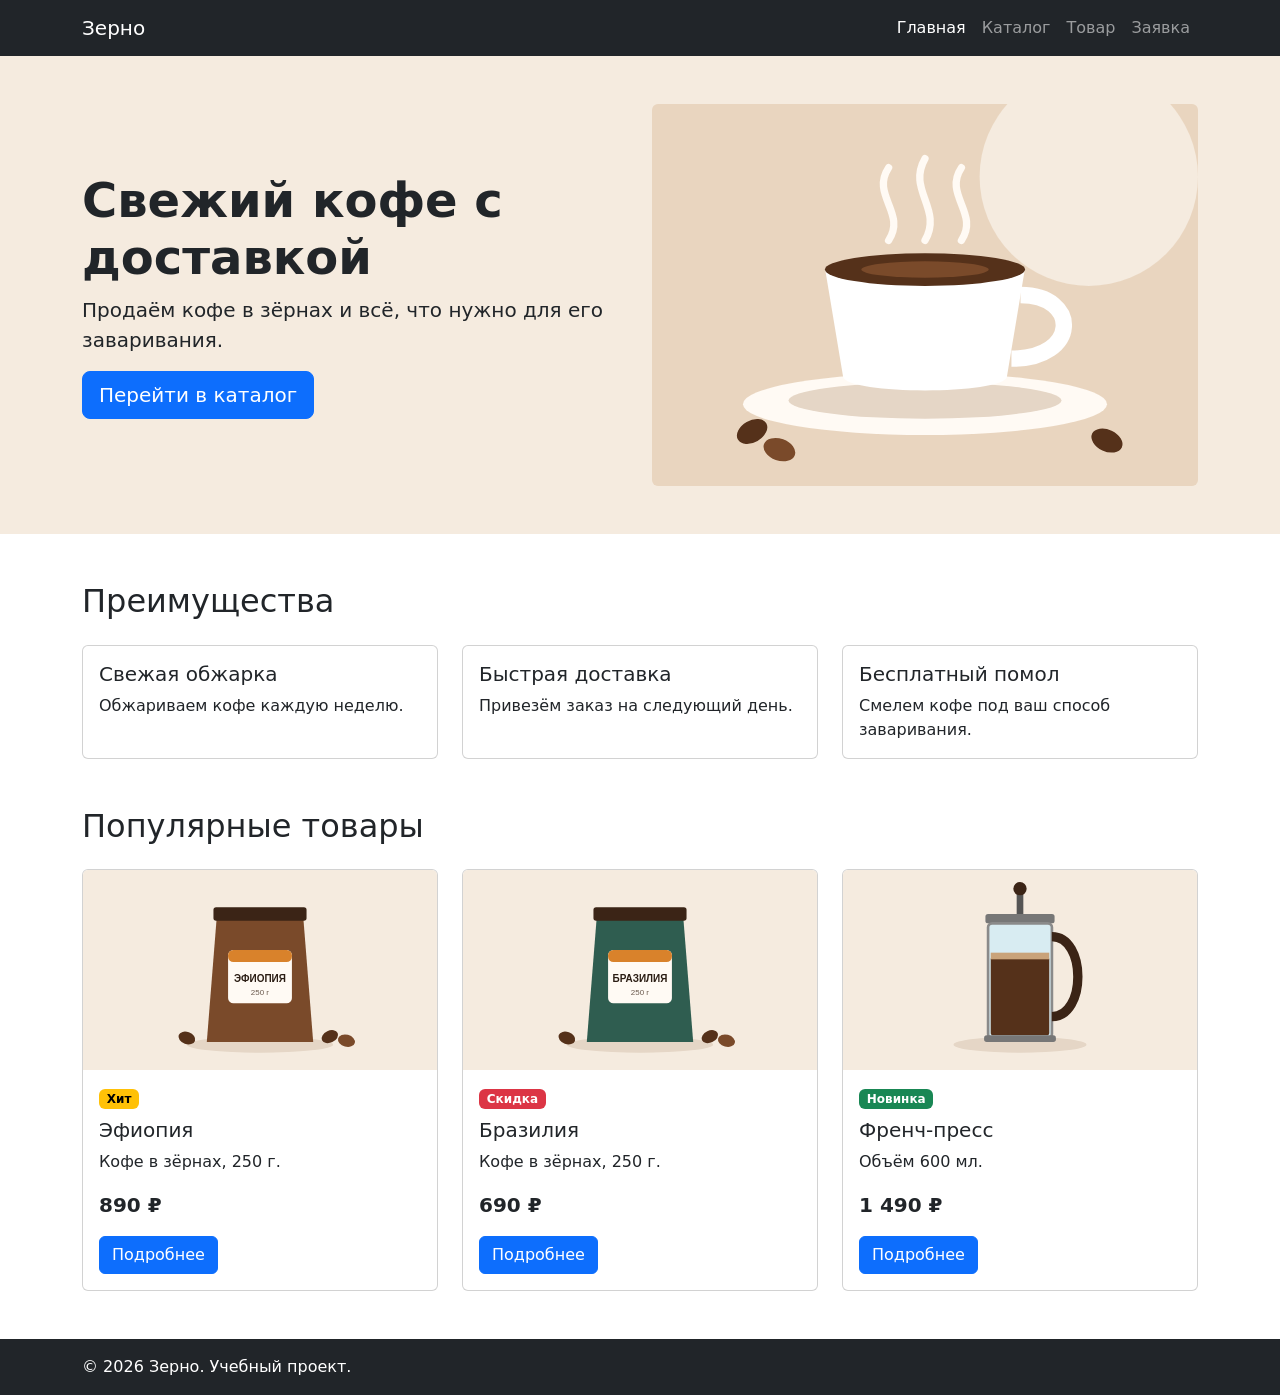
==== index.html @ 8b12209e "Добавлены страницы на Bootstrap" ====
<!DOCTYPE html>
<html lang="ru">
<head>
  <meta charset="UTF-8">
  <meta name="viewport" content="width=device-width, initial-scale=1.0">
  <meta name="description" content="Интернет-магазин кофе Зерно.">
  <title>Зерно — магазин кофе</title>
  <link href="https://cdn.jsdelivr.net/npm/bootstrap@5.3.8/dist/css/bootstrap.min.css" rel="stylesheet">
  <link rel="stylesheet" href="css/custom.css">
</head>
<body class="d-flex flex-column min-vh-100">
  <header>
    <nav class="navbar navbar-expand-lg bg-dark" data-bs-theme="dark">
      <div class="container">
        <a class="navbar-brand" href="index.html">Зерно</a>
        <button class="navbar-toggler" type="button" data-bs-toggle="collapse" data-bs-target="#menu">
          <span class="navbar-toggler-icon"></span>
        </button>
        <div class="collapse navbar-collapse" id="menu">
          <ul class="navbar-nav ms-auto">
            <li class="nav-item"><a class="nav-link active" href="index.html">Главная</a></li>
            <li class="nav-item"><a class="nav-link" href="catalog.html">Каталог</a></li>
            <li class="nav-item"><a class="nav-link" href="product.html">Товар</a></li>
            <li class="nav-item"><a class="nav-link" href="order.html">Заявка</a></li>
          </ul>
        </div>
      </div>
    </nav>
  </header>

  <main class="flex-grow-1">
    <section class="hero py-5">
      <div class="container">
        <div class="row align-items-center g-4">
          <div class="col-12 col-md-6">
            <h1 class="display-5 fw-bold">Свежий кофе с доставкой</h1>
            <p class="lead">Продаём кофе в зёрнах и всё, что нужно для его заваривания.</p>
            <a class="btn btn-primary btn-lg" href="catalog.html">Перейти в каталог</a>
          </div>
          <div class="col-12 col-md-6">
            <img class="img-fluid rounded" src="images/hero.svg" alt="Чашка кофе">
          </div>
        </div>
      </div>
    </section>

    <section class="container py-5">
      <h2 class="mb-4">Преимущества</h2>
      <div class="row g-4">
        <div class="col-12 col-md-4">
          <div class="card h-100">
            <div class="card-body">
              <h5 class="card-title">Свежая обжарка</h5>
              <p class="card-text">Обжариваем кофе каждую неделю.</p>
            </div>
          </div>
        </div>
        <div class="col-12 col-md-4">
          <div class="card h-100">
            <div class="card-body">
              <h5 class="card-title">Быстрая доставка</h5>
              <p class="card-text">Привезём заказ на следующий день.</p>
            </div>
          </div>
        </div>
        <div class="col-12 col-md-4">
          <div class="card h-100">
            <div class="card-body">
              <h5 class="card-title">Бесплатный помол</h5>
              <p class="card-text">Смелем кофе под ваш способ заваривания.</p>
            </div>
          </div>
        </div>
      </div>
    </section>

    <section class="container pb-5">
      <h2 class="mb-4">Популярные товары</h2>
      <div class="row g-4">
        <div class="col-12 col-md-6 col-lg-4">
          <div class="card h-100">
            <img class="card-img-top product-img" src="images/coffee-ethiopia.svg" alt="Кофе Эфиопия">
            <div class="card-body">
              <span class="badge text-bg-warning">Хит</span>
              <h5 class="card-title mt-2">Эфиопия</h5>
              <p class="card-text">Кофе в зёрнах, 250 г.</p>
              <p class="fs-5 fw-bold">890 ₽</p>
              <a class="btn btn-primary" href="product.html">Подробнее</a>
            </div>
          </div>
        </div>
        <div class="col-12 col-md-6 col-lg-4">
          <div class="card h-100">
            <img class="card-img-top product-img" src="images/coffee-brazil.svg" alt="Кофе Бразилия">
            <div class="card-body">
              <span class="badge text-bg-danger">Скидка</span>
              <h5 class="card-title mt-2">Бразилия</h5>
              <p class="card-text">Кофе в зёрнах, 250 г.</p>
              <p class="fs-5 fw-bold">690 ₽</p>
              <a class="btn btn-primary" href="product.html">Подробнее</a>
            </div>
          </div>
        </div>
        <div class="col-12 col-md-6 col-lg-4">
          <div class="card h-100">
            <img class="card-img-top product-img" src="images/french-press.svg" alt="Френч-пресс">
            <div class="card-body">
              <span class="badge text-bg-success">Новинка</span>
              <h5 class="card-title mt-2">Френч-пресс</h5>
              <p class="card-text">Объём 600 мл.</p>
              <p class="fs-5 fw-bold">1 490 ₽</p>
              <a class="btn btn-primary" href="product.html">Подробнее</a>
            </div>
          </div>
        </div>
      </div>
    </section>
  </main>

  <footer class="bg-dark text-white py-3">
    <div class="container">© 2026 Зерно. Учебный проект.</div>
  </footer>

  <script src="https://cdn.jsdelivr.net/npm/bootstrap@5.3.8/dist/js/bootstrap.bundle.min.js"></script>
</body>
</html>
---- css/custom.css ----
.hero {
  background-color: #f5ebdf;
}

.product-img {
  height: 200px;
  object-fit: contain;
  background-color: #f5ebdf;
}

.card:hover {
  box-shadow: 0 4px 12px rgba(0, 0, 0, 0.15);
}
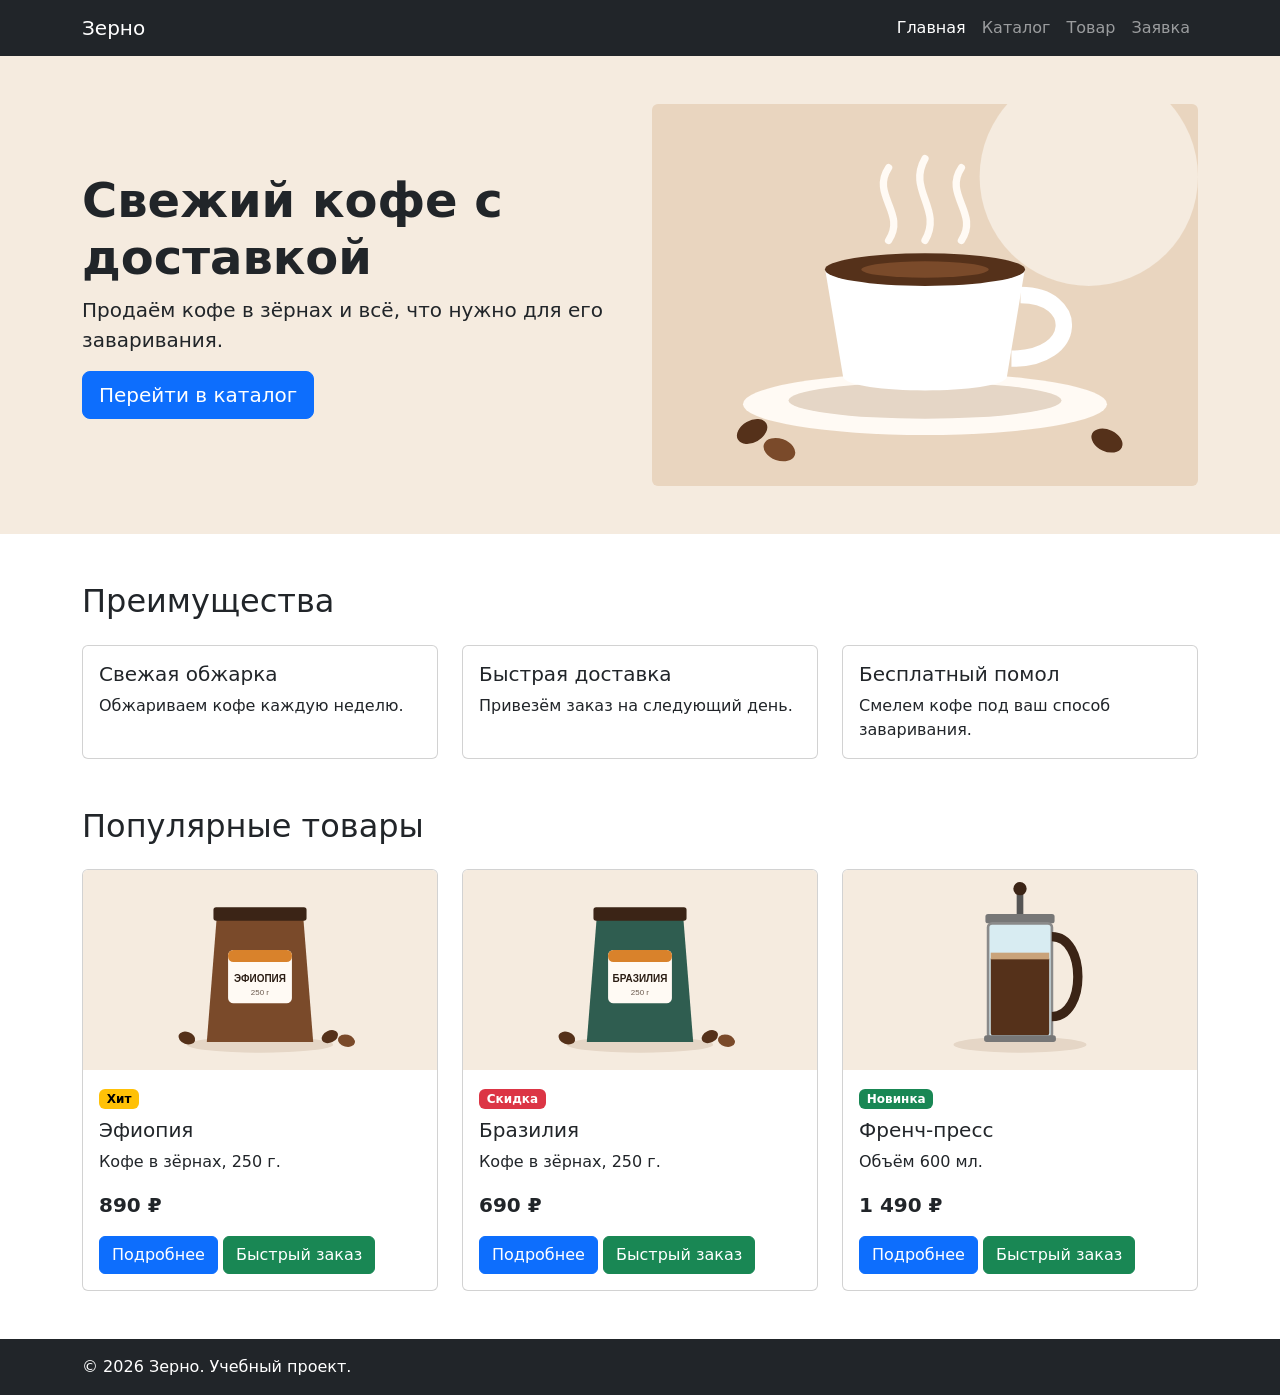
==== commit 8f3d3063: "Добавлены модальные окна на карточки главной страницы" ====
--- a/index.html
+++ b/index.html
@@ -86,6 +86,7 @@
               <p class="card-text">Кофе в зёрнах, 250 г.</p>
               <p class="fs-5 fw-bold">890 ₽</p>
               <a class="btn btn-primary" href="product.html">Подробнее</a>
+              <button class="btn btn-success" type="button" data-bs-toggle="modal" data-bs-target="#modalEthiopia">Быстрый заказ</button>
             </div>
           </div>
         </div>
@@ -98,6 +99,7 @@
               <p class="card-text">Кофе в зёрнах, 250 г.</p>
               <p class="fs-5 fw-bold">690 ₽</p>
               <a class="btn btn-primary" href="product.html">Подробнее</a>
+              <button class="btn btn-success" type="button" data-bs-toggle="modal" data-bs-target="#modalBrazil">Быстрый заказ</button>
             </div>
           </div>
         </div>
@@ -110,6 +112,7 @@
               <p class="card-text">Объём 600 мл.</p>
               <p class="fs-5 fw-bold">1 490 ₽</p>
               <a class="btn btn-primary" href="product.html">Подробнее</a>
+              <button class="btn btn-success" type="button" data-bs-toggle="modal" data-bs-target="#modalPress">Быстрый заказ</button>
             </div>
           </div>
         </div>
@@ -121,6 +124,63 @@
     <div class="container">© 2026 Зерно. Учебный проект.</div>
   </footer>
 
+  <div class="modal fade" id="modalEthiopia" tabindex="-1">
+    <div class="modal-dialog">
+      <div class="modal-content">
+        <div class="modal-header">
+          <h5 class="modal-title">Быстрый заказ</h5>
+          <button class="btn-close" type="button" data-bs-dismiss="modal"></button>
+        </div>
+        <div class="modal-body">
+          <p>Кофе Эфиопия, 250 г — 890 ₽.</p>
+          <p>Чтобы оформить заказ, заполните форму заявки. Мы перезвоним в течение 15 минут.</p>
+        </div>
+        <div class="modal-footer">
+          <button class="btn btn-secondary" type="button" data-bs-dismiss="modal">Закрыть</button>
+          <a class="btn btn-primary" href="order.html">Перейти к заявке</a>
+        </div>
+      </div>
+    </div>
+  </div>
+
+  <div class="modal fade" id="modalBrazil" tabindex="-1">
+    <div class="modal-dialog">
+      <div class="modal-content">
+        <div class="modal-header">
+          <h5 class="modal-title">Быстрый заказ</h5>
+          <button class="btn-close" type="button" data-bs-dismiss="modal"></button>
+        </div>
+        <div class="modal-body">
+          <p>Кофе Бразилия, 250 г — 690 ₽.</p>
+          <p>Чтобы оформить заказ, заполните форму заявки. Мы перезвоним в течение 15 минут.</p>
+        </div>
+        <div class="modal-footer">
+          <button class="btn btn-secondary" type="button" data-bs-dismiss="modal">Закрыть</button>
+          <a class="btn btn-primary" href="order.html">Перейти к заявке</a>
+        </div>
+      </div>
+    </div>
+  </div>
+
+  <div class="modal fade" id="modalPress" tabindex="-1">
+    <div class="modal-dialog">
+      <div class="modal-content">
+        <div class="modal-header">
+          <h5 class="modal-title">Быстрый заказ</h5>
+          <button class="btn-close" type="button" data-bs-dismiss="modal"></button>
+        </div>
+        <div class="modal-body">
+          <p>Френч-пресс, 600 мл — 1 490 ₽.</p>
+          <p>Чтобы оформить заказ, заполните форму заявки. Мы перезвоним в течение 15 минут.</p>
+        </div>
+        <div class="modal-footer">
+          <button class="btn btn-secondary" type="button" data-bs-dismiss="modal">Закрыть</button>
+          <a class="btn btn-primary" href="order.html">Перейти к заявке</a>
+        </div>
+      </div>
+    </div>
+  </div>
+
   <script src="https://cdn.jsdelivr.net/npm/bootstrap@5.3.8/dist/js/bootstrap.bundle.min.js"></script>
 </body>
 </html>
